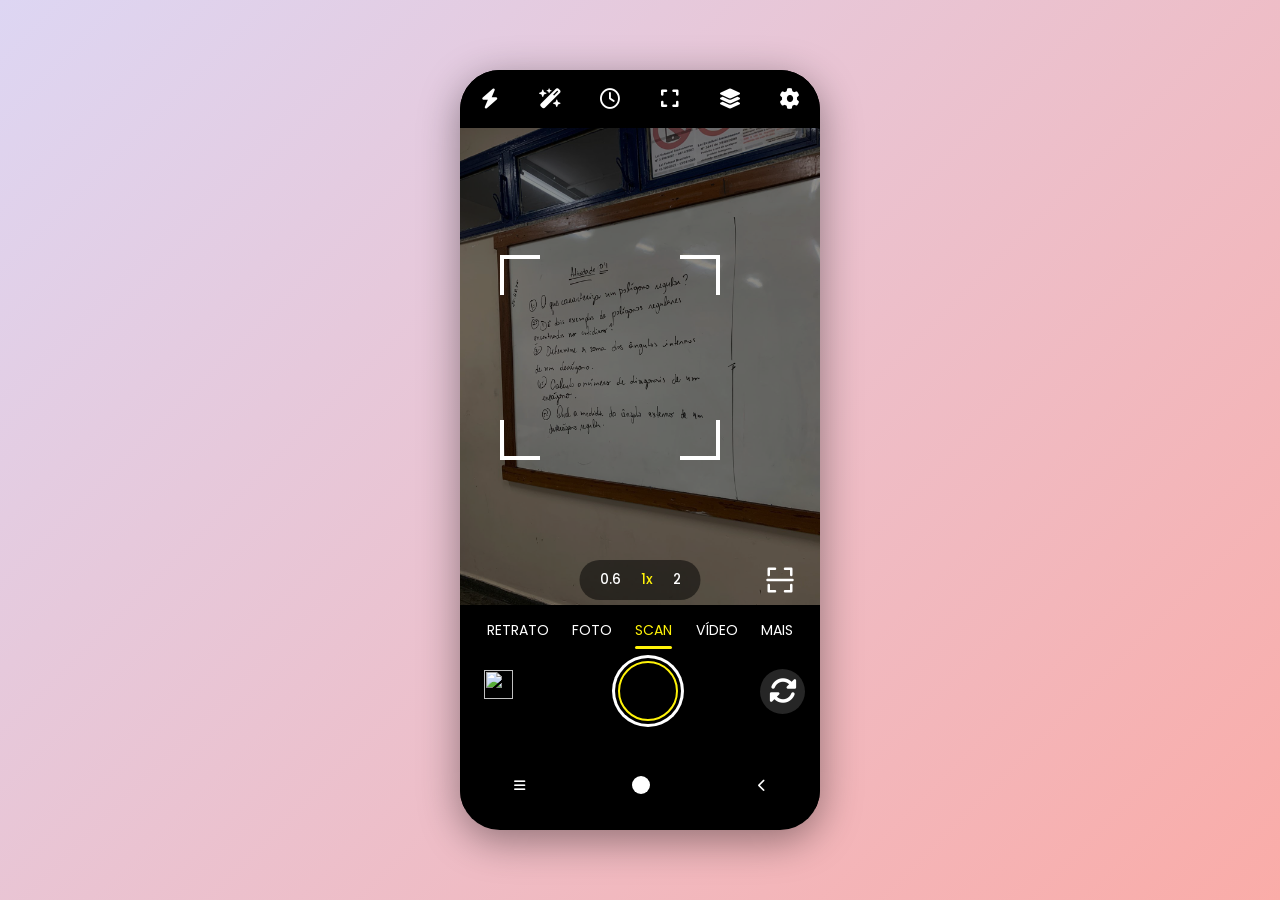
==== index2.html @ f3f4c9a5 "Continuando" ====
<!DOCTYPE html>
<html lang="pt-BR">
<head>
  <meta charset="UTF-8">
  <meta name="viewport" content="width=device-width, initial-scale=1.0">

  <!-- Fonte -->
  <link rel="preconnect" href="https://fonts.googleapis.com">
  <link rel="preconnect" href="https://fonts.gstatic.com" crossorigin>

  <link href="https://fonts.googleapis.com/css2?family=Poppins:wght@300;400;500;600&display=swap" rel="stylesheet">

  <!-- Ícones -->
  <link
    rel="stylesheet"
    href="https://cdnjs.cloudflare.com/ajax/libs/font-awesome/6.5.2/css/all.min.css"
  >

  <link rel="stylesheet" href="style.css">

  <title>JOVI Scan 2</title>
</head>

<body>

  <main class="container">

    <!-- CELULAR -->
    <section class="phone">

      <header class="top-icons">

    <a href="#"><i class="fa-solid fa-bolt"></i></a>

    <a href="#"><i class="fa-solid fa-wand-magic-sparkles"></i></a>

    <a href="#"><i class="fa-regular fa-clock"></i></a>

    <a href="#"><i class="fa-solid fa-expand"></i></a>

    <a href="#"><i class="fa-solid fa-layer-group"></i></a>

    <a href="#"><i class="fa-solid fa-gear"></i></a>

</header>

      <!-- ÁREA DA CÂMERA -->
      <section class="camera-areab">

        <img src="lousa.jpeg" alt="Preview câmera">
        <div class="overlay"></div>


        <!-- CANTOS SCAN -->
        <div class="scan-corners corner-top-left"></div>
        <div class="scan-corners corner-top-right"></div>
        <div class="scan-corners corner-bottom-left"></div>
        <div class="scan-corners corner-bottom-right"></div>

    

        <!-- ZOOM -->
        <nav class="zoom-controls">

          <a href="#">0.6</a>
          <a href="#" class="active-zoom">1x</a>
          <a href="#">2</a>

        </nav>

      </section>

      <!-- ICONE SCAN-->
        <div class="camera-screen">
            <img src="scan-barcode-svgrepo-com.svg" class="scan-icon">
        </div>

      <!-- MODO SCAN -->
      <section class="scan-mode">


        <!-- MENU MODOS -->
        <nav class="modes">

          <a href="#">RETRATO</a>
          <a href="#">FOTO</a>
          <a href="#" class="active-mode">SCAN</a>
          <a href="#">VÍDEO</a>
          <a href="#">MAIS</a>

        </nav>

        <!-- CONTROLES -->
    <section class="camera-controls">

          <a href="/index3.html" class="gallery-btn">
             <img src="galeria1.jpg" alt="">
         </a>

              <a href="/index4.html" class="capture-btn"></a>

         <div class="rotate-btn">
            <i class="fa-solid fa-rotate"></i>
        </div>

    </section>

      </section>

      

      <!-- MENU INFERIOR -->
    <footer class="bottom-menu">

        <!-- MENU -->
        <a href="#">
            <i class="fa-solid fa-bars"></i>
         </a>

         <!-- BOLINHA -->
         <a href="#" class="active-bottom">
             <div class="camera-dot"></div>
        </a>

         <!-- SETA -->
         <a href="#">
             <i class="fa-solid fa-chevron-left"></i>
         </a>

    </footer>

    </section>

  </main>

</body>
</html>
---- style.css ----
* {
    margin: 0;
    padding: 0;
    box-sizing: border-box;
}

body {
    background: linear-gradient(135deg, #ddd6f3, #faaca8);
    font-family: 'Poppins', sans-serif;

    min-height: 100vh;

    display: flex;
    justify-content: center;
    align-items: center;
}

/* MAIN */
.container {
    display: flex;
    justify-content: center;
    align-items: center;
}

/* CELULAR */
.phone {
    width: 360px;
    height: 760px;

    background-color: #000;

    border-radius: 40px;

    overflow: hidden;

    position: relative;

    box-shadow: 0 10px 40px rgba(0,0,0,0.4);
}

/* TOPO */
.top-icons {
    position: absolute;

    top: 0;
    left: 0;

    width: 100%;

    display: flex;
    justify-content: space-around;
    align-items: center;
    padding: 10px 0;
    z-index: 10;
    background-color: #000;
}

.top-icons a {
    color: white;

    font-size: 20px;

    text-decoration: none;

    background-color: rgba(0,0,0,0.4);

    width: 38px;
    height: 38px;

    border-radius: 50%;

    display: flex;
    justify-content: center;
    align-items: center;

    transition: 0.3s;
}

.status-icons {
    display: flex;
    gap: 10px;
}

/* ÁREA CÂMERA */
.camera-area {
    position: relative;

    height: 590px;

    background-image: url("lousa.jpeg");

    background-size: contain;
    background-repeat: no-repeat;
    background-position: center;
}
.camera-area img {
    width: 100%;
    height: 100%;

    object-fit: cover;
}



/* CANTOS SCAN */
.scan-corners {
    width: 40px;
    height: 40px;

    border: 4px solid white;

    position: absolute;
}

.corner-top-left {
    top: 185px;
    left: 40px;

    border-right: none;
    border-bottom: none;
}

.corner-top-right {
    top: 185px;
    right: 100px;

    border-left: none;
    border-bottom: none;
}

.corner-bottom-left {
    bottom: 200px;
    left: 40px;

    border-right: none;
    border-top: none;
}

.corner-bottom-right {
    bottom: 200px;
    right: 100px;

    border-left: none;
    border-top: none;
}

/* ZOOM */
.zoom-controls {
    position: absolute;

    bottom: 60px;
    left: 50%;

    transform: translateX(-50%);

    display: flex;
    gap: 20px;
    align-items: center;
    justify-content: center;
    background-color: rgba(0,0,0,0.5);

    padding: 10px 20px;

    border-radius: 30px;
}

.zoom-controls a {
    color: white;
    text-decoration: none;
    font-weight: 500;
    font-size: smaller;
}

.active-zoom {
    color: rgb(255, 243, 9) !important;
    font-weight: 500;
    font-size: smaller;
}

/* ICONE SCAN */
.scan-icon{
    position: absolute;
    top: 495px;
    right: 25px;
    widht: 30px;
    height: 30px;
    filter: brightness(0) invert(1)
    
   
}

/* SCAN */

.scan-mode {

    position: relative;

    z-index: 5;

    margin-top: -50px;

    background: linear-gradient(
        to bottom,
        rgba(0,0,0,0),
        rgba(0,0,0,0.7),
        black
    );

    padding: 10px 15px 30px;

    color: white;
}

/* MODOS */
.modes {

    display: flex;
    align-items: center;
    widht: 100%;
    justify-content: space-around;

    
}

.modes a {
    color: white;
    text-decoration: none;

    font-size: 14px;
}

.active-mode {
    color: rgb(255, 243, 9) !important;
    position: relative;
}

.active-mode::after {
    content: "";

    width: 100%;
    height: 3px;

    background-color:rgb(255, 243, 9);

    position: absolute;

    left: 0;
    bottom: -8px;

    border-radius: 10px;
}

/* CONTROLES */
.camera-controls {

    display: flex;

    justify-content: space-between;

    align-items: center;

    margin-top: 20px;
}



.gallery-btn {
    width: 60px;
    height: 60px;
    display: flex;
    justify-content: center;
    align-items: center;
    border-radius: 50%;
    overflow: hidden;  
    cursor: pointer;
}
.rotate-btn {
    width: 60px;
    height: 60px;

    border: none;

    border-radius: 20px;

    overflow: hidden;

    background-color: #1f1f1f;

    color: white;

    cursor: pointer;
}

.gallery-btn img {
    width: 70%;
    height: 70%;

    object-fit: cover;
}

.rotate-btn {
    width: 45px;
    height: 45px;

    border-radius: 50%;

    background-color: rgba(255,255,255,0.15);

    color: white;

    display: flex;
    justify-content: center;
    align-items: center;

    cursor: pointer;
}
.rotate-btn i {
    font-size: 28px;
}

.capture-btn {
    width: 60px;
    height: 60px;

    border-radius: 50%;

    background-color: black;

    border: 2px solid rgb(255, 243, 9);

    box-shadow:
        0 0 0 3px black,
        0 0 0 6px #ffffff;

    cursor: pointer;
}

/* MENU INFERIOR */
.bottom-menu {

    width: 100%;

    display: flex;

    justify-content: space-around;

    align-items: center;

    margin-top: 25px;

    padding-bottom: 15px;

    background-color: black;
}

.bottom-menu a {
    color: white;

    text-decoration: none;

    display: flex;
    justify-content: center;
    flex-direction: column;
    align-items: center;

    gap: 5px;

    font-size: 13px;
}
.camera-dot {
    width: 18px;
    height: 18px;

    border-radius: 50%;

    background-color: white;

    display: block;
}

.active-bottom {
    color: rgb(255, 243, 9) !important;
}

/* PAGINA 2*/
.camera-areab {
    position: relative;

    height: 590px;

    background-image: url("lousa.jpeg");

    background-size: contain;
    background-repeat: no-repeat;
    background-position: center;
}
.camera-areab img {
    width: 100%;
    height: 100%;

    object-fit: contain;
}

.overlay {
    position: absolute;

    top: 0;
    left: 0;

    width: 100%;
    height: 100%;

    background-color: rgba(0,0,0,0.45);

    z-index: 1;
}

.scan-corners,
.zoom-controls,
.scan-message,
.scan-icon {
    z-index: 2;
}

.scan-lines {
    position: absolute;

    top: 230px;
    left: 50%;

    transform: translateX(-50%) rotate(-9deg);

    width: 220px;

    display: flex;
    flex-direction: column;

    gap: 13px;

    z-index: 2;
}

.scan-lines span {
    width: 70%;
    height: 2px;

    background: rgba(255,255,255,0.5);

    border-radius: 10px;
}

.scan-lines1 {
    position: absolute;

    top: 285px;
    left: 50%;

    transform: translateX(-50%) rotate(-4deg);

    width: 220px;

    display: flex;
    flex-direction: column;

    gap: 13px;

    z-index: 2;
}

.scan-lines1 span {
    width: 75%;
    height: 2px;

    background: rgba(255,255,255,0.5);

    border-radius: 10px;
}

.scan-lines2 {
    position: absolute;

    top: 351px;
    left: 51%;

    transform: translateX(-50%) rotate(1deg);

    width: 220px;

    display: flex;
    flex-direction: column;

    gap: 12px;

    z-index: 2;
}

.scan-lines2 span {
    width: 75%;
    height: 2px;

    background: rgba(255,255,255,0.5);

    border-radius: 10px;
}
.scan-lines3 {
    position: absolute;

    top: 200px;
    left: 50%;

    transform: translateX(-50%) rotate(-9deg);

    width: 220px;

    display: flex;
    flex-direction: column;

    gap: 13px;

    z-index: 2;
}

.scan-lines3 span {
    width: 70%;
    height: 2px;

    background: rgba(255,255,255,0.5);

    border-radius: 10px;
}

/*TEXTO HABILITAR FOCO*/
.scan-message {
    position: absolute;
    bottom: 80px;
    left: 30%;
    transform: translateX(-60%);
    background-color: rgb(250, 240, 54);
    color: black;
    text-decoration: none;
    cursor: pointer;
    padding: 4px 6px;
    border-radius: 12px;

    display: flex;
    align-items: center;
    gap: 3px;
    weight: 80%;
    font-size: 12px;
}
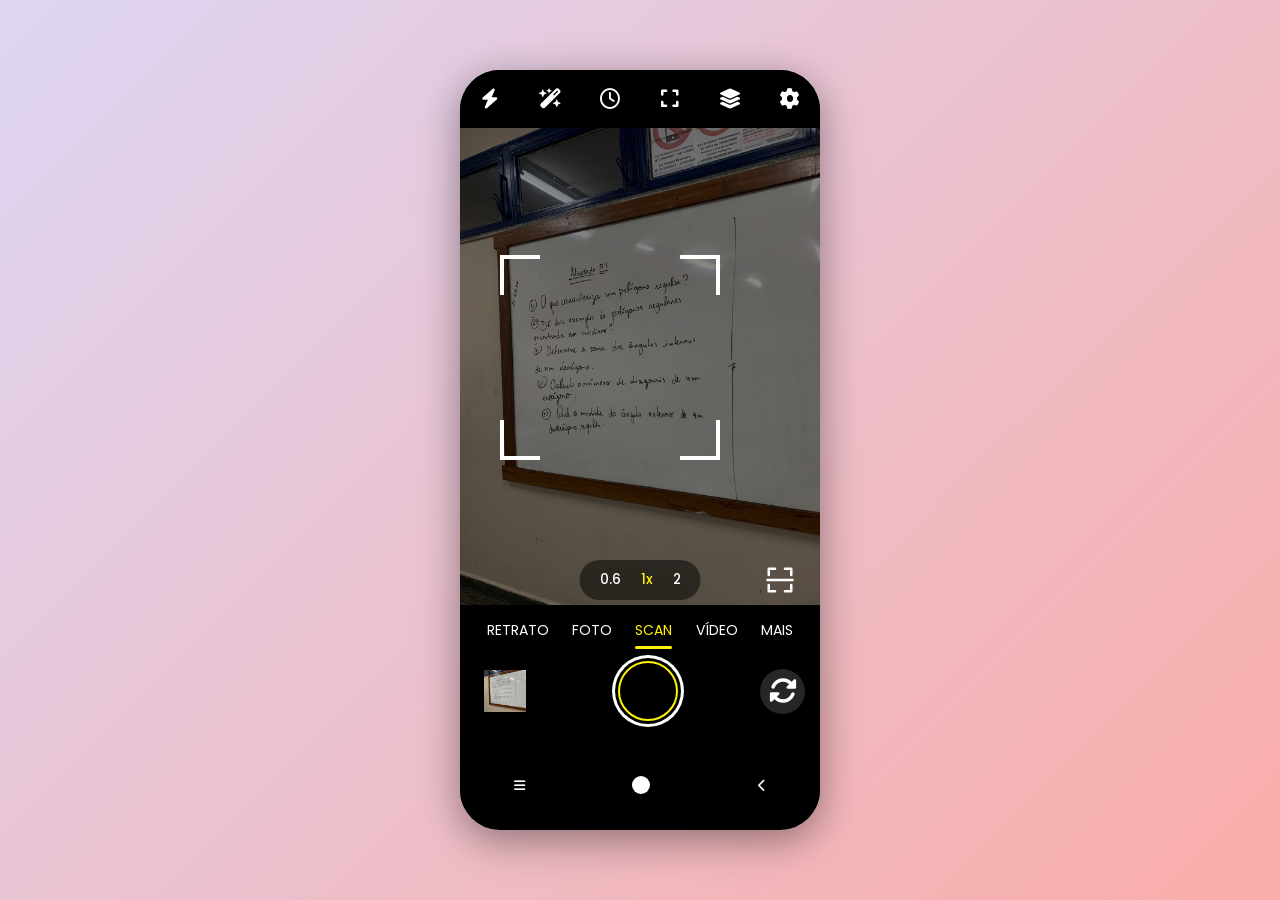
==== commit 3d45b6c3: "final" ====
--- a/index2.html
+++ b/index2.html
@@ -94,7 +94,7 @@
     <section class="camera-controls">
 
           <a href="/index3.html" class="gallery-btn">
-             <img src="galeria1.jpg" alt="">
+             <img src="lousa.jpeg" alt="">
          </a>
 
               <a href="/index4.html" class="capture-btn"></a>
--- a/style.css
+++ b/style.css
@@ -3,50 +3,50 @@
     padding: 0;
     box-sizing: border-box;
 }
-
+ 
 body {
     background: linear-gradient(135deg, #ddd6f3, #faaca8);
     font-family: 'Poppins', sans-serif;
-
+ 
     min-height: 100vh;
-
+ 
     display: flex;
     justify-content: center;
     align-items: center;
 }
-
+ 
 /* MAIN */
 .container {
     display: flex;
     justify-content: center;
     align-items: center;
 }
-
+ 
 /* CELULAR */
 .phone {
     width: 360px;
     height: 760px;
-
+ 
     background-color: #000;
-
+ 
     border-radius: 40px;
-
+ 
     overflow: hidden;
-
+ 
     position: relative;
-
+ 
     box-shadow: 0 10px 40px rgba(0,0,0,0.4);
 }
-
+ 
 /* TOPO */
 .top-icons {
     position: absolute;
-
+ 
     top: 0;
     left: 0;
-
-    width: 100%;
-
+ 
+    width: 100%;
+ 
     display: flex;
     justify-content: space-around;
     align-items: center;
@@ -54,41 +54,41 @@
     z-index: 10;
     background-color: #000;
 }
-
+ 
 .top-icons a {
     color: white;
-
+ 
     font-size: 20px;
-
+ 
     text-decoration: none;
-
+ 
     background-color: rgba(0,0,0,0.4);
-
+ 
     width: 38px;
     height: 38px;
-
+ 
     border-radius: 50%;
-
+ 
     display: flex;
     justify-content: center;
     align-items: center;
-
+ 
     transition: 0.3s;
 }
-
+ 
 .status-icons {
     display: flex;
     gap: 10px;
 }
-
+ 
 /* ÁREA CÂMERA */
 .camera-area {
     position: relative;
-
+ 
     height: 590px;
-
+ 
     background-image: url("lousa.jpeg");
-
+ 
     background-size: contain;
     background-repeat: no-repeat;
     background-position: center;
@@ -96,87 +96,87 @@
 .camera-area img {
     width: 100%;
     height: 100%;
-
+ 
     object-fit: cover;
 }
-
-
-
+ 
+ 
+ 
 /* CANTOS SCAN */
 .scan-corners {
     width: 40px;
     height: 40px;
-
+ 
     border: 4px solid white;
-
-    position: absolute;
-}
-
+ 
+    position: absolute;
+}
+ 
 .corner-top-left {
     top: 185px;
     left: 40px;
-
+ 
     border-right: none;
     border-bottom: none;
 }
-
+ 
 .corner-top-right {
     top: 185px;
     right: 100px;
-
+ 
     border-left: none;
     border-bottom: none;
 }
-
+ 
 .corner-bottom-left {
     bottom: 200px;
     left: 40px;
-
+ 
     border-right: none;
     border-top: none;
 }
-
+ 
 .corner-bottom-right {
     bottom: 200px;
     right: 100px;
-
+ 
     border-left: none;
     border-top: none;
 }
-
+ 
 /* ZOOM */
 .zoom-controls {
     position: absolute;
-
+ 
     bottom: 60px;
     left: 50%;
-
+ 
     transform: translateX(-50%);
-
+ 
     display: flex;
     gap: 20px;
     align-items: center;
     justify-content: center;
     background-color: rgba(0,0,0,0.5);
-
+ 
     padding: 10px 20px;
-
+ 
     border-radius: 30px;
 }
-
+ 
 .zoom-controls a {
     color: white;
     text-decoration: none;
     font-weight: 500;
     font-size: smaller;
 }
-
+ 
 .active-zoom {
     color: rgb(255, 243, 9) !important;
     font-weight: 500;
     font-size: smaller;
 }
-
+ 
 /* ICONE SCAN */
 .scan-icon{
     position: absolute;
@@ -185,85 +185,85 @@
     widht: 30px;
     height: 30px;
     filter: brightness(0) invert(1)
-    
    
-}
-
+   
+}
+ 
 /* SCAN */
-
+ 
 .scan-mode {
-
+ 
     position: relative;
-
+ 
     z-index: 5;
-
+ 
     margin-top: -50px;
-
+ 
     background: linear-gradient(
         to bottom,
         rgba(0,0,0,0),
         rgba(0,0,0,0.7),
         black
     );
-
+ 
     padding: 10px 15px 30px;
-
-    color: white;
-}
-
+ 
+    color: white;
+}
+ 
 /* MODOS */
 .modes {
-
+ 
     display: flex;
     align-items: center;
     widht: 100%;
     justify-content: space-around;
-
-    
-}
-
+ 
+   
+}
+ 
 .modes a {
     color: white;
     text-decoration: none;
-
+ 
     font-size: 14px;
 }
-
+ 
 .active-mode {
     color: rgb(255, 243, 9) !important;
     position: relative;
 }
-
+ 
 .active-mode::after {
     content: "";
-
+ 
     width: 100%;
     height: 3px;
-
+ 
     background-color:rgb(255, 243, 9);
-
-    position: absolute;
-
+ 
+    position: absolute;
+ 
     left: 0;
     bottom: -8px;
-
+ 
     border-radius: 10px;
 }
-
+ 
 /* CONTROLES */
 .camera-controls {
-
-    display: flex;
-
+ 
+    display: flex;
+ 
     justify-content: space-between;
-
-    align-items: center;
-
+ 
+    align-items: center;
+ 
     margin-top: 20px;
 }
-
-
-
+ 
+ 
+ 
 .gallery-btn {
     width: 60px;
     height: 60px;
@@ -277,119 +277,119 @@
 .rotate-btn {
     width: 60px;
     height: 60px;
-
+ 
     border: none;
-
+ 
     border-radius: 20px;
-
+ 
     overflow: hidden;
-
+ 
     background-color: #1f1f1f;
-
-    color: white;
-
+ 
+    color: white;
+ 
     cursor: pointer;
 }
-
+ 
 .gallery-btn img {
     width: 70%;
     height: 70%;
-
+ 
     object-fit: cover;
 }
-
+ 
 .rotate-btn {
     width: 45px;
     height: 45px;
-
+ 
     border-radius: 50%;
-
+ 
     background-color: rgba(255,255,255,0.15);
-
-    color: white;
-
+ 
+    color: white;
+ 
     display: flex;
     justify-content: center;
     align-items: center;
-
+ 
     cursor: pointer;
 }
 .rotate-btn i {
     font-size: 28px;
 }
-
+ 
 .capture-btn {
     width: 60px;
     height: 60px;
-
+ 
     border-radius: 50%;
-
+ 
     background-color: black;
-
+ 
     border: 2px solid rgb(255, 243, 9);
-
+ 
     box-shadow:
         0 0 0 3px black,
         0 0 0 6px #ffffff;
-
+ 
     cursor: pointer;
 }
-
+ 
 /* MENU INFERIOR */
 .bottom-menu {
-
-    width: 100%;
-
-    display: flex;
-
+ 
+    width: 100%;
+ 
+    display: flex;
+ 
     justify-content: space-around;
-
-    align-items: center;
-
+ 
+    align-items: center;
+ 
     margin-top: 25px;
-
+ 
     padding-bottom: 15px;
-
+ 
     background-color: black;
 }
-
+ 
 .bottom-menu a {
     color: white;
-
+ 
     text-decoration: none;
-
+ 
     display: flex;
     justify-content: center;
     flex-direction: column;
     align-items: center;
-
+ 
     gap: 5px;
-
+ 
     font-size: 13px;
 }
 .camera-dot {
     width: 18px;
     height: 18px;
-
+ 
     border-radius: 50%;
-
+ 
     background-color: white;
-
+ 
     display: block;
 }
-
+ 
 .active-bottom {
     color: rgb(255, 243, 9) !important;
 }
-
+ 
 /* PAGINA 2*/
 .camera-areab {
     position: relative;
-
+ 
     height: 590px;
-
+ 
     background-image: url("lousa.jpeg");
-
+ 
     background-size: contain;
     background-repeat: no-repeat;
     background-position: center;
@@ -397,138 +397,138 @@
 .camera-areab img {
     width: 100%;
     height: 100%;
-
+ 
     object-fit: contain;
 }
-
+ 
 .overlay {
     position: absolute;
-
+ 
     top: 0;
     left: 0;
-
+ 
     width: 100%;
     height: 100%;
-
+ 
     background-color: rgba(0,0,0,0.45);
-
+ 
     z-index: 1;
 }
-
+ 
 .scan-corners,
 .zoom-controls,
 .scan-message,
 .scan-icon {
     z-index: 2;
 }
-
+ 
 .scan-lines {
     position: absolute;
-
+ 
     top: 230px;
     left: 50%;
-
+ 
     transform: translateX(-50%) rotate(-9deg);
-
+ 
     width: 220px;
-
+ 
     display: flex;
     flex-direction: column;
-
+ 
     gap: 13px;
-
+ 
     z-index: 2;
 }
-
+ 
 .scan-lines span {
     width: 70%;
     height: 2px;
-
+ 
     background: rgba(255,255,255,0.5);
-
+ 
     border-radius: 10px;
 }
-
+ 
 .scan-lines1 {
     position: absolute;
-
+ 
     top: 285px;
     left: 50%;
-
+ 
     transform: translateX(-50%) rotate(-4deg);
-
+ 
     width: 220px;
-
+ 
     display: flex;
     flex-direction: column;
-
+ 
     gap: 13px;
-
+ 
     z-index: 2;
 }
-
+ 
 .scan-lines1 span {
     width: 75%;
     height: 2px;
-
+ 
     background: rgba(255,255,255,0.5);
-
+ 
     border-radius: 10px;
 }
-
+ 
 .scan-lines2 {
     position: absolute;
-
+ 
     top: 351px;
     left: 51%;
-
+ 
     transform: translateX(-50%) rotate(1deg);
-
+ 
     width: 220px;
-
+ 
     display: flex;
     flex-direction: column;
-
+ 
     gap: 12px;
-
+ 
     z-index: 2;
 }
-
+ 
 .scan-lines2 span {
     width: 75%;
     height: 2px;
-
+ 
     background: rgba(255,255,255,0.5);
-
+ 
     border-radius: 10px;
 }
 .scan-lines3 {
     position: absolute;
-
+ 
     top: 200px;
     left: 50%;
-
+ 
     transform: translateX(-50%) rotate(-9deg);
-
+ 
     width: 220px;
-
+ 
     display: flex;
     flex-direction: column;
-
+ 
     gap: 13px;
-
+ 
     z-index: 2;
 }
-
+ 
 .scan-lines3 span {
     width: 70%;
     height: 2px;
-
+ 
     background: rgba(255,255,255,0.5);
-
+ 
     border-radius: 10px;
 }
-
+ 
 /*TEXTO HABILITAR FOCO*/
 .scan-message {
     position: absolute;
@@ -541,10 +541,461 @@
     cursor: pointer;
     padding: 4px 6px;
     border-radius: 12px;
-
+ 
     display: flex;
     align-items: center;
     gap: 3px;
     weight: 80%;
     font-size: 12px;
+}
+ 
+/*PAGINA 4*/
+.caixa-alarme {
+   
+    width: 180px;
+ 
+    padding: 16px;
+ 
+    background: rgba(0,0,0,0.92);
+ 
+    border-radius: 22px;
+ 
+    position: absolute;
+ 
+    top: 50%;
+    right: 15px;
+ 
+    transform: translateY(-50%);
+ 
+    box-shadow: 0 10px 30px rgba(0,0,0,0.5);
+ 
+    z-index: 20;
+}
+ 
+.visor-hora {
+   
+    width: 100%;
+ 
+    height: 55px;
+ 
+    background: #2b2b2b;
+ 
+    border-radius: 14px;
+ 
+    margin-bottom: 15px;
+}
+ 
+.opcao {
+ 
+    width: 100%;
+   
+    height: 34px;
+ 
+    background: #2b2b2b;
+ 
+    border-radius: 10px;
+   
+    margin-bottom: 10px;
+}
+ 
+.btn-criar {
+ 
+    flex: 1;
+ 
+    height: 36px;
+    width: 100%;
+    border: none;
+ 
+    border-radius: 16px;
+ 
+    background: #c4b61c;
+ 
+    color: white;
+ 
+    font-size: 14px;
+ 
+    font-family: 'Poppins', sans-serif;
+ 
+    cursor: pointer;
+}
+.btn-criar-link {
+ 
+    flex: 1;
+ 
+    text-decoration: none;
+}
+ 
+.btn-cancelar {
+ 
+    flex: 1;
+ 
+    height: 36px;
+ 
+    border: none;
+ 
+    border-radius: 16px;
+ 
+    background: #3a3a3a;
+ 
+    color: white;
+ 
+    font-size: 14px;
+ 
+    font-family: 'Poppins', sans-serif;
+ 
+    cursor: pointer;
+}
+ 
+.botoes-alarme {
+ 
+    display: flex;
+ 
+    gap: 10px;
+ 
+    margin-top: 10px;
+}
+ 
+.hora-input {
+ 
+    width: 100%;
+ 
+    height: 55px;
+ 
+    border: none;
+ 
+    border-radius: 16px;
+ 
+    background: #5f5f5f;
+ 
+    color: white;
+ 
+    padding: 0 15px;
+ 
+    font-size: 22px;
+ 
+    font-family: 'Poppins', sans-serif;
+ 
+    font-weight: 500;
+ 
+    letter-spacing: 1px;
+ 
+    margin-bottom: 15px;
+ 
+    outline: none;
+}
+ 
+.campo-input {
+ 
+    width: 100%;
+ 
+    height: 38px;
+ 
+    border: none;
+ 
+    border-radius: 10px;
+ 
+    background: #5f5f5f;
+ 
+    color: white;
+ 
+    padding: 0 12px;
+ 
+    margin-bottom: 12px;
+ 
+    font-size: 14px;
+ 
+    font-family: 'Poppins', sans-serif;
+ 
+    outline: none;
+}
+.campo-input::placeholder {
+ 
+    color: rgba(255,255,255,0.7);
+}
+
+.hora-input,
+.campo-input {
+
+    cursor: pointer;
+}
+ 
+.scan-success {
+ 
+    position: absolute;
+ 
+    top: 70px;
+    left: 50%;
+ 
+    transform: translateX(-50%);
+ 
+    background: rgba(41, 40, 40, 0.7);
+ 
+    color: white;
+ 
+    padding: 6px 14px;
+    white-space: nowrap;
+    border-radius: 15px;
+ 
+    display: flex;
+ 
+    align-items: center;
+ 
+    gap: 6px;
+ 
+    backdrop-filter: blur(6px);
+ 
+    z-index: 20;
+}
+ 
+.scan-success p {
+ 
+    font-size: 13px;
+ 
+    font-family: 'Poppins', sans-serif;
+}
+ 
+.scan-success i {
+ 
+    color: #22c55e;
+ 
+    font-size: 13px;
+}
+ 
+ 
+.modal {
+    position: absolute;
+    top: 420px;
+    left: 80px;
+    background-color: rgba(0, 0, 0, 0.7);
+    widht: 200px;
+    height: 100px;
+    border-radius: 20px;
+    display: flex;
+    flex-direction: column;
+    justify-content: center;
+    align-items: center;
+    gap: 6px;
+    z-index: 20;
+}
+ 
+.modal p {
+    color: white;
+    font-size: 13px;
+    padding: 15px;
+}
+ 
+.modal button {
+    background-color: #7a0000;
+    color: white;
+    border: none;
+    border-radius: 20px;
+    padding: 1px 14px;
+    font-size: 12px;
+    cursor: pointer;
+}
+ 
+button a {
+    color: white;
+    text-decoration: none;
+}
+ 
+/* MENU INFERIOR */
+
+.bottom-menu2 {
+
+    position: absolute;
+
+    bottom: 0;
+
+    left: 0;
+
+    width: 100%;
+
+    display: flex;
+
+    justify-content: space-between;
+
+    align-items: center;
+
+    padding: 35px 55px;
+
+    background-color: black;
+    gap: 20px;
+    z-index: 20;
+}
+
+
+/* MENU ESQUERDA */
+
+.menu2 {
+
+    color: white;
+
+    text-decoration: none;
+
+    font-size: 14px;
+
+    display: flex;
+
+    align-items: center;
+}
+
+
+/* BOLINHA */
+
+.bolinha {
+
+    display: flex;
+
+    justify-content: center;
+
+    align-items: center;
+}
+
+.camera-dot2 {
+
+    width: 18px;
+    height: 18px;
+    border-radius: 50%;
+
+    background-color: white;
+}
+
+
+/* SETA DIREITA */
+
+.voltar2 {
+
+    color: white;
+
+    text-decoration: none;
+
+    font-size: 14px;
+
+    display: flex;
+
+    align-items: center;
+}
+
+.camera-area2 {
+
+    padding: 20px;
+
+    height: 100%;
+
+    background-color: black;
+}
+
+.gallery-grid {
+
+    display: grid;
+
+    grid-template-columns: repeat(5, 1fr);
+
+    gap: 3px;
+
+    margin-top: 10px;
+}
+
+.gallery-item {
+
+    aspect-ratio: 1/1;
+
+    overflow: hidden;
+}
+.destaque {
+
+    position: relative;
+}
+
+.destaque > img:first-child {
+
+    width: 100%;
+
+    height: 100%;
+
+    object-fit: cover;
+
+    opacity: 0.75;
+}
+
+
+
+.escuro1 {
+    background: rgba(255,255,255,0.08);
+}
+
+.escuro2 {
+    background: rgba(255,255,255,0.15);
+}
+
+.escuro3 {
+    background: rgba(255,255,255,0.04);
+}
+
+.titulo-galeria {
+
+    color: white;
+
+    font-size: 16px;
+
+    font-family: 'Poppins', sans-serif;
+
+    font-weight: 500;
+
+    text-align: center;
+
+    margin-bottom: 14px;
+}
+
+.scan-icon2 {
+
+    position: absolute;
+
+    top: 50%;
+    left: 50%;
+
+    transform: translate(-50%, -50%);
+
+    width: 24px;
+
+    height: 24px;
+
+    object-fit: contain;
+
+    filter: brightness(0) invert(1);
+
+    z-index: 10;
+}
+
+.foto-aberta {
+
+    display: flex;
+
+    flex-direction: column;
+    height: 100%;
+    align-items: center;
+
+    justify-content: center;
+
+    overflow: visible;
+     height: auto !important;
+    background-image: none !important;
+
+    background-color: black;
+    overflow: visible !important;
+
+    padding-bottom: 80px;
+}
+.foto-grande {
+
+    width: 100%;
+
+    height: auto;
+
+   
+
+    object-fit: contain;
+
+    margin-top: 100px;
 }
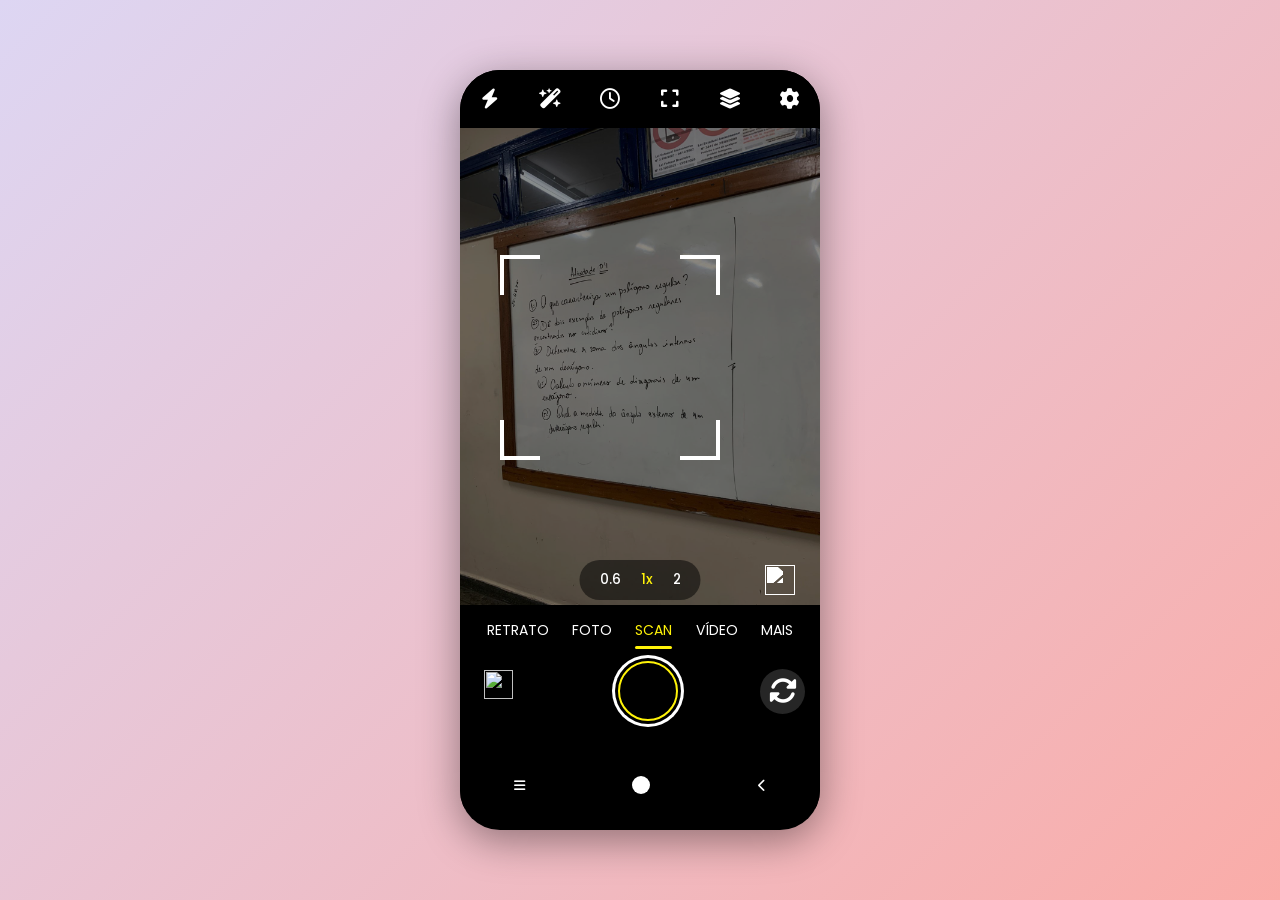
==== commit e29a14f5: "funcionando" ====
--- a/index2.html
+++ b/index2.html
@@ -3,63 +3,46 @@
 <head>
   <meta charset="UTF-8">
   <meta name="viewport" content="width=device-width, initial-scale=1.0">
-
-  <!-- Fonte -->
   <link rel="preconnect" href="https://fonts.googleapis.com">
   <link rel="preconnect" href="https://fonts.gstatic.com" crossorigin>
-
   <link href="https://fonts.googleapis.com/css2?family=Poppins:wght@300;400;500;600&display=swap" rel="stylesheet">
-
-  <!-- Ícones -->
   <link
     rel="stylesheet"
-    href="https://cdnjs.cloudflare.com/ajax/libs/font-awesome/6.5.2/css/all.min.css"
-  >
-
+    href="https://cdnjs.cloudflare.com/ajax/libs/font-awesome/6.5.2/css/all.min.css">
   <link rel="stylesheet" href="style.css">
-
   <title>JOVI Scan 2</title>
 </head>
 
 <body>
 
   <main class="container">
-
-    <!-- CELULAR -->
     <section class="phone">
 
       <header class="top-icons">
 
-    <a href="#"><i class="fa-solid fa-bolt"></i></a>
+        <a href="#"><i class="fa-solid fa-bolt"></i></a>
 
-    <a href="#"><i class="fa-solid fa-wand-magic-sparkles"></i></a>
+        <a href="#"><i class="fa-solid fa-wand-magic-sparkles"></i></a>
 
-    <a href="#"><i class="fa-regular fa-clock"></i></a>
+        <a href="#"><i class="fa-regular fa-clock"></i></a>
 
-    <a href="#"><i class="fa-solid fa-expand"></i></a>
+        <a href="#"><i class="fa-solid fa-expand"></i></a>
 
-    <a href="#"><i class="fa-solid fa-layer-group"></i></a>
+        <a href="#"><i class="fa-solid fa-layer-group"></i></a>
 
-    <a href="#"><i class="fa-solid fa-gear"></i></a>
+        <a href="#"><i class="fa-solid fa-gear"></i></a>
 
-</header>
+      </header>
 
-      <!-- ÁREA DA CÂMERA -->
       <section class="camera-areab">
-
-        <img src="lousa.jpeg" alt="Preview câmera">
+        <img src=".lousa.jpeg" alt="Preview câmera">
         <div class="overlay"></div>
 
-
-        <!-- CANTOS SCAN -->
         <div class="scan-corners corner-top-left"></div>
         <div class="scan-corners corner-top-right"></div>
         <div class="scan-corners corner-bottom-left"></div>
         <div class="scan-corners corner-bottom-right"></div>
 
-    
-
-        <!-- ZOOM -->
         <nav class="zoom-controls">
 
           <a href="#">0.6</a>
@@ -70,16 +53,12 @@
 
       </section>
 
-      <!-- ICONE SCAN-->
         <div class="camera-screen">
-            <img src="scan-barcode-svgrepo-com.svg" class="scan-icon">
+            <img src=".scan-barcode-svgrepo-com.svg" class="scan-icon">
         </div>
 
-      <!-- MODO SCAN -->
       <section class="scan-mode">
 
-
-        <!-- MENU MODOS -->
         <nav class="modes">
 
           <a href="#">RETRATO</a>
@@ -90,39 +69,32 @@
 
         </nav>
 
-        <!-- CONTROLES -->
-    <section class="camera-controls">
+      <section class="camera-controls">
 
-          <a href="/index3.html" class="gallery-btn">
-             <img src="lousa.jpeg" alt="">
+          <a href="./index3.html" class="gallery-btn">
+             <img src=".lousa.jpeg" alt="">
          </a>
 
-              <a href="/index4.html" class="capture-btn"></a>
+              <a href="./index4.html" class="capture-btn"></a>
 
          <div class="rotate-btn">
             <i class="fa-solid fa-rotate"></i>
         </div>
 
-    </section>
+      </section>
 
       </section>
 
-      
-
-      <!-- MENU INFERIOR -->
     <footer class="bottom-menu">
 
-        <!-- MENU -->
         <a href="#">
             <i class="fa-solid fa-bars"></i>
          </a>
 
-         <!-- BOLINHA -->
          <a href="#" class="active-bottom">
              <div class="camera-dot"></div>
         </a>
 
-         <!-- SETA -->
          <a href="#">
              <i class="fa-solid fa-chevron-left"></i>
          </a>
--- a/style.css
+++ b/style.css
@@ -7,46 +7,33 @@
 body {
     background: linear-gradient(135deg, #ddd6f3, #faaca8);
     font-family: 'Poppins', sans-serif;
- 
     min-height: 100vh;
- 
-    display: flex;
-    justify-content: center;
-    align-items: center;
-}
- 
-/* MAIN */
+    display: flex;
+    justify-content: center;
+    align-items: center;
+}
+ 
 .container {
     display: flex;
     justify-content: center;
     align-items: center;
 }
- 
-/* CELULAR */
+
 .phone {
     width: 360px;
     height: 760px;
- 
     background-color: #000;
- 
     border-radius: 40px;
- 
     overflow: hidden;
- 
     position: relative;
- 
     box-shadow: 0 10px 40px rgba(0,0,0,0.4);
 }
- 
-/* TOPO */
+
 .top-icons {
     position: absolute;
- 
     top: 0;
     left: 0;
- 
-    width: 100%;
- 
+    width: 100%;
     display: flex;
     justify-content: space-around;
     align-items: center;
@@ -57,22 +44,15 @@
  
 .top-icons a {
     color: white;
- 
     font-size: 20px;
- 
-    text-decoration: none;
- 
+    text-decoration: none;
     background-color: rgba(0,0,0,0.4);
- 
     width: 38px;
     height: 38px;
- 
     border-radius: 50%;
- 
-    display: flex;
-    justify-content: center;
-    align-items: center;
- 
+    display: flex;
+    justify-content: center;
+    align-items: center;
     transition: 0.3s;
 }
  
@@ -80,15 +60,11 @@
     display: flex;
     gap: 10px;
 }
- 
-/* ÁREA CÂMERA */
+
 .camera-area {
     position: relative;
- 
     height: 590px;
- 
     background-image: url("lousa.jpeg");
- 
     background-size: contain;
     background-repeat: no-repeat;
     background-position: center;
@@ -96,26 +72,19 @@
 .camera-area img {
     width: 100%;
     height: 100%;
- 
     object-fit: cover;
 }
- 
- 
- 
-/* CANTOS SCAN */
+
 .scan-corners {
     width: 40px;
     height: 40px;
- 
     border: 4px solid white;
- 
     position: absolute;
 }
  
 .corner-top-left {
     top: 185px;
     left: 40px;
- 
     border-right: none;
     border-bottom: none;
 }
@@ -123,7 +92,6 @@
 .corner-top-right {
     top: 185px;
     right: 100px;
- 
     border-left: none;
     border-bottom: none;
 }
@@ -131,7 +99,6 @@
 .corner-bottom-left {
     bottom: 200px;
     left: 40px;
- 
     border-right: none;
     border-top: none;
 }
@@ -139,28 +106,21 @@
 .corner-bottom-right {
     bottom: 200px;
     right: 100px;
- 
     border-left: none;
     border-top: none;
 }
  
-/* ZOOM */
 .zoom-controls {
     position: absolute;
- 
     bottom: 60px;
     left: 50%;
- 
     transform: translateX(-50%);
- 
     display: flex;
     gap: 20px;
     align-items: center;
     justify-content: center;
     background-color: rgba(0,0,0,0.5);
- 
     padding: 10px 20px;
- 
     border-radius: 30px;
 }
  
@@ -176,56 +136,40 @@
     font-weight: 500;
     font-size: smaller;
 }
- 
-/* ICONE SCAN */
+
 .scan-icon{
     position: absolute;
     top: 495px;
     right: 25px;
-    widht: 30px;
+    width: 30px;
     height: 30px;
     filter: brightness(0) invert(1)
-   
-   
-}
- 
-/* SCAN */
+}
  
 .scan-mode {
- 
     position: relative;
- 
     z-index: 5;
- 
     margin-top: -50px;
- 
     background: linear-gradient(
         to bottom,
         rgba(0,0,0,0),
         rgba(0,0,0,0.7),
         black
     );
- 
     padding: 10px 15px 30px;
- 
-    color: white;
-}
- 
-/* MODOS */
+    color: white;
+}
+
 .modes {
- 
-    display: flex;
-    align-items: center;
-    widht: 100%;
+    display: flex;
+    align-items: center;
+    width: 100%;
     justify-content: space-around;
- 
-   
 }
  
 .modes a {
     color: white;
     text-decoration: none;
- 
     font-size: 14px;
 }
  
@@ -236,33 +180,21 @@
  
 .active-mode::after {
     content: "";
- 
     width: 100%;
     height: 3px;
- 
     background-color:rgb(255, 243, 9);
- 
-    position: absolute;
- 
+    position: absolute;
     left: 0;
     bottom: -8px;
- 
     border-radius: 10px;
 }
  
-/* CONTROLES */
 .camera-controls {
- 
-    display: flex;
- 
+    display: flex;
     justify-content: space-between;
- 
-    align-items: center;
- 
+    align-items: center;
     margin-top: 20px;
 }
- 
- 
  
 .gallery-btn {
     width: 60px;
@@ -274,46 +206,36 @@
     overflow: hidden;  
     cursor: pointer;
 }
+
 .rotate-btn {
     width: 60px;
     height: 60px;
- 
     border: none;
- 
     border-radius: 20px;
- 
     overflow: hidden;
- 
     background-color: #1f1f1f;
- 
-    color: white;
- 
+    color: white;
     cursor: pointer;
 }
  
 .gallery-btn img {
     width: 70%;
     height: 70%;
- 
     object-fit: cover;
 }
  
 .rotate-btn {
     width: 45px;
     height: 45px;
- 
     border-radius: 50%;
- 
     background-color: rgba(255,255,255,0.15);
- 
-    color: white;
- 
-    display: flex;
-    justify-content: center;
-    align-items: center;
- 
-    cursor: pointer;
-}
+    color: white;
+    display: flex;
+    justify-content: center;
+    align-items: center;
+    cursor: pointer;
+}
+
 .rotate-btn i {
     font-size: 28px;
 }
@@ -321,60 +243,41 @@
 .capture-btn {
     width: 60px;
     height: 60px;
- 
     border-radius: 50%;
- 
     background-color: black;
- 
     border: 2px solid rgb(255, 243, 9);
- 
     box-shadow:
         0 0 0 3px black,
         0 0 0 6px #ffffff;
- 
-    cursor: pointer;
-}
- 
-/* MENU INFERIOR */
+    cursor: pointer;
+}
+ 
 .bottom-menu {
- 
-    width: 100%;
- 
-    display: flex;
- 
+    width: 100%;
+    display: flex;
     justify-content: space-around;
- 
-    align-items: center;
- 
+    align-items: center;
     margin-top: 25px;
- 
     padding-bottom: 15px;
- 
     background-color: black;
 }
  
 .bottom-menu a {
     color: white;
- 
-    text-decoration: none;
- 
+    text-decoration: none;
     display: flex;
     justify-content: center;
     flex-direction: column;
     align-items: center;
- 
     gap: 5px;
- 
     font-size: 13px;
 }
+
 .camera-dot {
     width: 18px;
     height: 18px;
- 
     border-radius: 50%;
- 
     background-color: white;
- 
     display: block;
 }
  
@@ -382,14 +285,10 @@
     color: rgb(255, 243, 9) !important;
 }
  
-/* PAGINA 2*/
 .camera-areab {
     position: relative;
- 
     height: 590px;
- 
     background-image: url("lousa.jpeg");
- 
     background-size: contain;
     background-repeat: no-repeat;
     background-position: center;
@@ -397,21 +296,16 @@
 .camera-areab img {
     width: 100%;
     height: 100%;
- 
     object-fit: contain;
 }
  
 .overlay {
     position: absolute;
- 
     top: 0;
     left: 0;
- 
     width: 100%;
     height: 100%;
- 
     background-color: rgba(0,0,0,0.45);
- 
     z-index: 1;
 }
  
@@ -424,112 +318,79 @@
  
 .scan-lines {
     position: absolute;
- 
     top: 230px;
     left: 50%;
- 
     transform: translateX(-50%) rotate(-9deg);
- 
     width: 220px;
- 
     display: flex;
     flex-direction: column;
- 
     gap: 13px;
- 
     z-index: 2;
 }
  
 .scan-lines span {
     width: 70%;
     height: 2px;
- 
     background: rgba(255,255,255,0.5);
- 
     border-radius: 10px;
 }
  
 .scan-lines1 {
     position: absolute;
- 
     top: 285px;
     left: 50%;
- 
     transform: translateX(-50%) rotate(-4deg);
- 
     width: 220px;
- 
     display: flex;
     flex-direction: column;
- 
     gap: 13px;
- 
     z-index: 2;
 }
  
 .scan-lines1 span {
     width: 75%;
     height: 2px;
- 
     background: rgba(255,255,255,0.5);
- 
     border-radius: 10px;
 }
  
 .scan-lines2 {
     position: absolute;
- 
     top: 351px;
     left: 51%;
- 
     transform: translateX(-50%) rotate(1deg);
- 
     width: 220px;
- 
     display: flex;
     flex-direction: column;
- 
     gap: 12px;
- 
     z-index: 2;
 }
  
 .scan-lines2 span {
     width: 75%;
     height: 2px;
- 
     background: rgba(255,255,255,0.5);
- 
     border-radius: 10px;
 }
 .scan-lines3 {
     position: absolute;
- 
     top: 200px;
     left: 50%;
- 
     transform: translateX(-50%) rotate(-9deg);
- 
     width: 220px;
- 
     display: flex;
     flex-direction: column;
- 
     gap: 13px;
- 
     z-index: 2;
 }
  
 .scan-lines3 span {
     width: 70%;
     height: 2px;
- 
     background: rgba(255,255,255,0.5);
- 
     border-radius: 10px;
 }
  
-/*TEXTO HABILITAR FOCO*/
 .scan-message {
     position: absolute;
     bottom: 80px;
@@ -541,226 +402,142 @@
     cursor: pointer;
     padding: 4px 6px;
     border-radius: 12px;
- 
     display: flex;
     align-items: center;
     gap: 3px;
-    weight: 80%;
     font-size: 12px;
 }
- 
-/*PAGINA 4*/
+
 .caixa-alarme {
-   
     width: 180px;
- 
     padding: 16px;
- 
     background: rgba(0,0,0,0.92);
- 
     border-radius: 22px;
- 
-    position: absolute;
- 
+    position: absolute;
     top: 50%;
     right: 15px;
- 
     transform: translateY(-50%);
- 
     box-shadow: 0 10px 30px rgba(0,0,0,0.5);
- 
     z-index: 20;
 }
  
 .visor-hora {
-   
-    width: 100%;
- 
+    width: 100%;
     height: 55px;
- 
     background: #2b2b2b;
- 
     border-radius: 14px;
- 
     margin-bottom: 15px;
 }
  
 .opcao {
- 
-    width: 100%;
-   
+    width: 100%;
     height: 34px;
- 
     background: #2b2b2b;
- 
     border-radius: 10px;
-   
     margin-bottom: 10px;
 }
  
 .btn-criar {
- 
     flex: 1;
- 
     height: 36px;
     width: 100%;
     border: none;
- 
     border-radius: 16px;
- 
     background: #c4b61c;
- 
-    color: white;
- 
+    color: white;
     font-size: 14px;
- 
     font-family: 'Poppins', sans-serif;
- 
-    cursor: pointer;
-}
+    cursor: pointer;
+}
+
 .btn-criar-link {
- 
     flex: 1;
- 
     text-decoration: none;
 }
  
 .btn-cancelar {
- 
     flex: 1;
- 
     height: 36px;
- 
     border: none;
- 
     border-radius: 16px;
- 
     background: #3a3a3a;
- 
-    color: white;
- 
+    color: white;
     font-size: 14px;
- 
     font-family: 'Poppins', sans-serif;
- 
     cursor: pointer;
 }
  
 .botoes-alarme {
- 
-    display: flex;
- 
+    display: flex;
     gap: 10px;
- 
     margin-top: 10px;
 }
  
 .hora-input {
- 
-    width: 100%;
- 
+    width: 100%;
     height: 55px;
- 
     border: none;
- 
     border-radius: 16px;
- 
     background: #5f5f5f;
- 
-    color: white;
- 
+    color: white;
     padding: 0 15px;
- 
     font-size: 22px;
- 
     font-family: 'Poppins', sans-serif;
- 
     font-weight: 500;
- 
     letter-spacing: 1px;
- 
     margin-bottom: 15px;
- 
     outline: none;
 }
  
 .campo-input {
- 
-    width: 100%;
- 
+    width: 100%;
     height: 38px;
- 
     border: none;
- 
     border-radius: 10px;
- 
     background: #5f5f5f;
- 
-    color: white;
- 
+    color: white;
     padding: 0 12px;
- 
     margin-bottom: 12px;
- 
     font-size: 14px;
- 
     font-family: 'Poppins', sans-serif;
- 
     outline: none;
 }
+
 .campo-input::placeholder {
- 
     color: rgba(255,255,255,0.7);
 }
 
 .hora-input,
 .campo-input {
-
     cursor: pointer;
 }
  
 .scan-success {
- 
-    position: absolute;
- 
+    position: absolute;
     top: 70px;
     left: 50%;
- 
     transform: translateX(-50%);
- 
     background: rgba(41, 40, 40, 0.7);
- 
-    color: white;
- 
+    color: white;
     padding: 6px 14px;
     white-space: nowrap;
     border-radius: 15px;
- 
-    display: flex;
- 
-    align-items: center;
- 
+    display: flex;
+    align-items: center;
     gap: 6px;
- 
     backdrop-filter: blur(6px);
- 
     z-index: 20;
 }
  
 .scan-success p {
- 
     font-size: 13px;
- 
     font-family: 'Poppins', sans-serif;
 }
  
 .scan-success i {
- 
     color: #22c55e;
- 
     font-size: 13px;
 }
- 
  
 .modal {
     position: absolute;
@@ -799,127 +576,77 @@
     text-decoration: none;
 }
  
-/* MENU INFERIOR */
-
 .bottom-menu2 {
-
-    position: absolute;
-
+    position: absolute;
     bottom: 0;
-
     left: 0;
-
-    width: 100%;
-
-    display: flex;
-
+    width: 100%;
+    display: flex;
     justify-content: space-between;
-
-    align-items: center;
-
+    align-items: center;
     padding: 35px 55px;
-
     background-color: black;
     gap: 20px;
     z-index: 20;
 }
 
-
-/* MENU ESQUERDA */
-
 .menu2 {
-
-    color: white;
-
-    text-decoration: none;
-
+    color: white;
+    text-decoration: none;
     font-size: 14px;
-
-    display: flex;
-
-    align-items: center;
-}
-
-
-/* BOLINHA */
+    display: flex;
+    align-items: center;
+}
 
 .bolinha {
-
-    display: flex;
-
-    justify-content: center;
-
+    display: flex;
+    justify-content: center;
     align-items: center;
 }
 
 .camera-dot2 {
-
     width: 18px;
     height: 18px;
     border-radius: 50%;
-
     background-color: white;
 }
 
-
-/* SETA DIREITA */
-
 .voltar2 {
-
-    color: white;
-
-    text-decoration: none;
-
+    color: white;
+    text-decoration: none;
     font-size: 14px;
-
-    display: flex;
-
+    display: flex;
     align-items: center;
 }
 
 .camera-area2 {
-
     padding: 20px;
-
     height: 100%;
-
     background-color: black;
 }
 
 .gallery-grid {
-
     display: grid;
-
     grid-template-columns: repeat(5, 1fr);
-
     gap: 3px;
-
     margin-top: 10px;
 }
 
 .gallery-item {
-
     aspect-ratio: 1/1;
-
     overflow: hidden;
 }
+
 .destaque {
-
     position: relative;
 }
 
 .destaque > img:first-child {
-
-    width: 100%;
-
+    width: 100%;
     height: 100%;
-
     object-fit: cover;
-
     opacity: 0.75;
 }
-
-
 
 .escuro1 {
     background: rgba(255,255,255,0.08);
@@ -934,68 +661,43 @@
 }
 
 .titulo-galeria {
-
-    color: white;
-
+    color: white;
     font-size: 16px;
-
     font-family: 'Poppins', sans-serif;
-
     font-weight: 500;
-
     text-align: center;
-
     margin-bottom: 14px;
 }
 
 .scan-icon2 {
-
-    position: absolute;
-
+    position: absolute;
     top: 50%;
     left: 50%;
-
     transform: translate(-50%, -50%);
-
     width: 24px;
-
     height: 24px;
-
     object-fit: contain;
-
     filter: brightness(0) invert(1);
-
     z-index: 10;
 }
 
 .foto-aberta {
-
-    display: flex;
-
+    display: flex;
     flex-direction: column;
     height: 100%;
     align-items: center;
-
-    justify-content: center;
-
+    justify-content: center;
     overflow: visible;
-     height: auto !important;
+    height: auto !important;
     background-image: none !important;
-
     background-color: black;
     overflow: visible !important;
-
     padding-bottom: 80px;
 }
+
 .foto-grande {
-
-    width: 100%;
-
+    width: 100%;
     height: auto;
-
-   
-
     object-fit: contain;
-
     margin-top: 100px;
 }
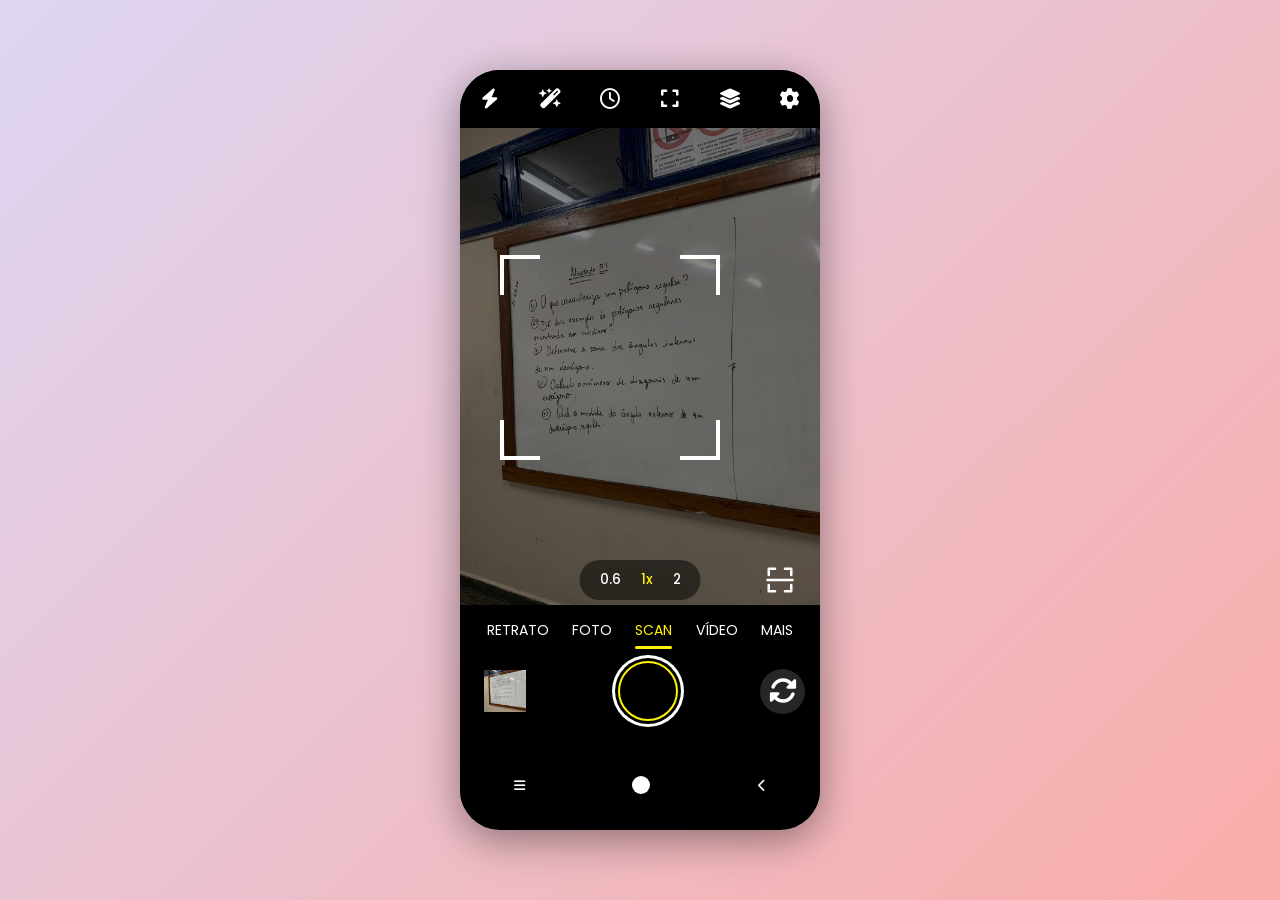
==== commit ab7ad46f: "teste" ====
--- a/index2.html
+++ b/index2.html
@@ -35,7 +35,7 @@
       </header>
 
       <section class="camera-areab">
-        <img src=".lousa.jpeg" alt="Preview câmera">
+        <img src="lousa.jpeg" alt="Preview câmera">
         <div class="overlay"></div>
 
         <div class="scan-corners corner-top-left"></div>
@@ -54,7 +54,7 @@
       </section>
 
         <div class="camera-screen">
-            <img src=".scan-barcode-svgrepo-com.svg" class="scan-icon">
+            <img src="scan-barcode-svgrepo-com.svg" class="scan-icon">
         </div>
 
       <section class="scan-mode">
@@ -72,7 +72,7 @@
       <section class="camera-controls">
 
           <a href="./index3.html" class="gallery-btn">
-             <img src=".lousa.jpeg" alt="">
+             <img src="lousa.jpeg" alt="">
          </a>
 
               <a href="./index4.html" class="capture-btn"></a>
